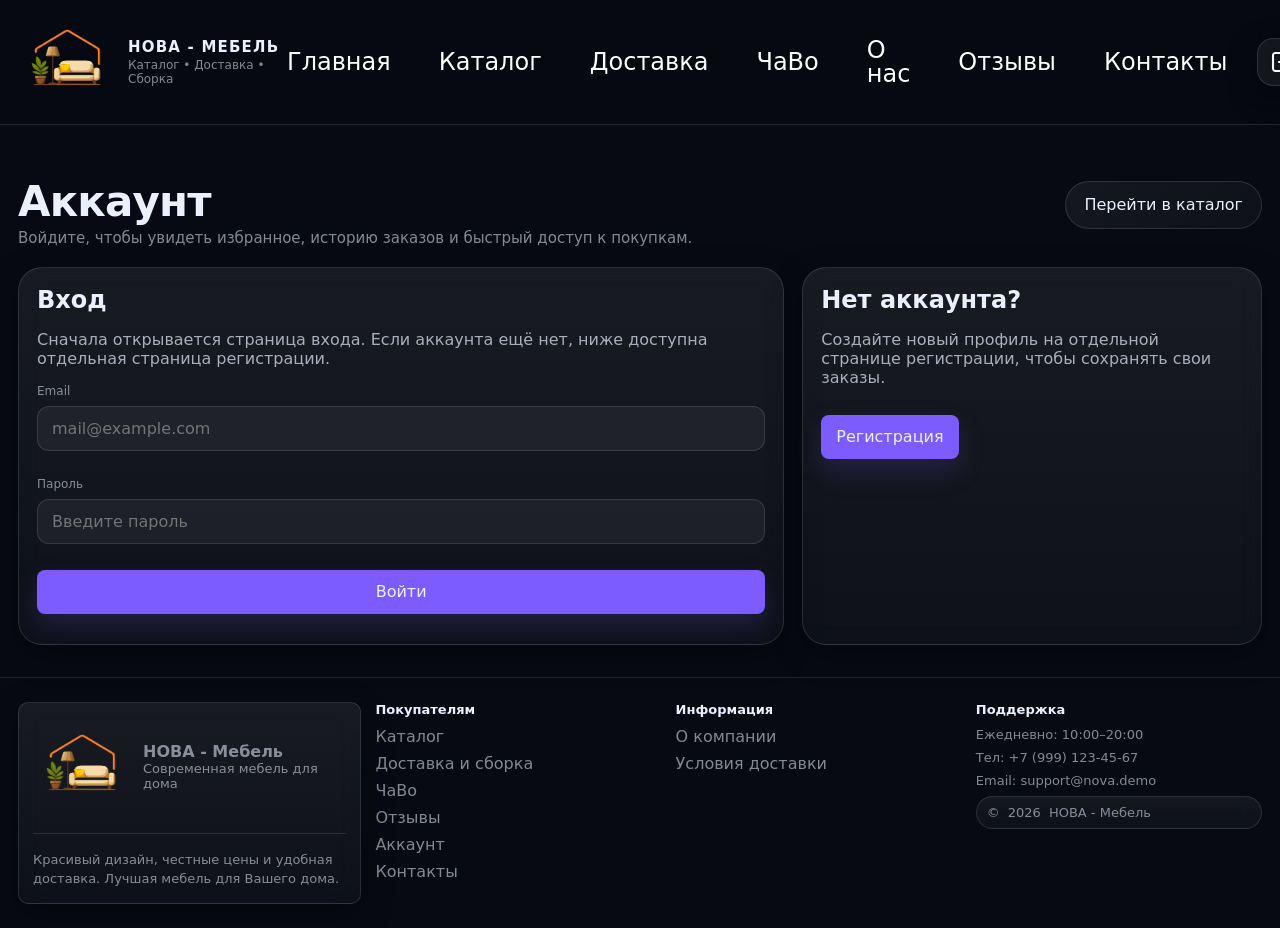
==== account.html @ 97bba47d "Add files via upload" ====
<!doctype html>
<html lang="ru">
<head>
  <meta charset="utf-8" />
  <meta name="viewport" content="width=device-width, initial-scale=1" />
  <title>Аккаунт — НОВА - Мебель</title>
  <link rel="stylesheet" href="css-style.css" />
  <noscript><style>body{visibility:visible!important}</style></noscript>
  <style id="anti-flicker-inline">html:not(.app-ready) body{visibility:hidden}html.app-ready body{visibility:visible}</style>
  <style>html{background:#070A12}</style>
</head>
<body>
<main class="container">
  <section class="section account-page">
    <div id="accountGuest" class="account-auth-view">
      <div class="account-shell">
        <div class="account-topline">
          <div>
            <h2 class="account-title">Аккаунт</h2>
            <p class="account-subtitle">Войдите, чтобы увидеть избранное, историю заказов и быстрый доступ к покупкам.</p>
          </div>
          <a class="btn account-cta" href="catalog.html">Перейти в каталог</a>
        </div>

        <div class="account-login-layout">
          <div class="panel auth-panel auth-panel-main account-hero-panel">
            <div class="account-panel-head">
              <div>
                <h3>Вход</h3>
                <p class="muted">Сначала открывается страница входа. Если аккаунта ещё нет, ниже доступна отдельная страница регистрации.</p>
              </div>
            </div>
            <form id="loginForm" class="form-grid auth-form" style="margin-top:16px">
              <div class="field full">
                <label for="loginEmail">Email</label>
                <input id="loginEmail" type="email" placeholder="mail@example.com" required />
              </div>
              <div class="field full">
                <label for="loginPassword">Пароль</label>
                <input id="loginPassword" type="password" placeholder="Введите пароль" required />
              </div>
              <div class="field full"><button class="btn primary auth-submit" type="submit">Войти</button></div>
            </form>
          </div>

          <div class="panel auth-panel auth-panel-secondary account-side-panel">
            <h3>Нет аккаунта?</h3>
            <p class="muted">Создайте новый профиль на отдельной странице регистрации, чтобы сохранять свои заказы.</p>
            <a class="btn primary auth-submit" href="register.html" style="margin-top:12px">Регистрация</a>
          </div>
        </div>
      </div>
    </div>

    <div id="accountUser" class="hidden account-dashboard-view">
      <div class="account-shell">
        <div class="account-topline">
          <div>
            <h2 class="account-title">Аккаунт</h2>
            <p id="accountMeta" class="account-subtitle">Избранное и последний заказ.</p>
          </div>
          <a class="btn account-cta" href="catalog.html">Добавить товары →</a>
        </div>

        <div class="account-grid">
          <article class="panel account-box account-favorites">
            <div class="account-box-head">
              <h3>Избранное</h3>
            </div>
            <div class="account-empty-card">
              <span id="favoritesText">В избранном пока пусто.</span>
            </div>
          </article>

          <article class="panel account-box account-last-order">
            <div class="account-box-head">
              <h3>Последний заказ</h3>
            </div>
            <div id="lastOrderEmpty" class="account-order-empty hidden">
              <p class="muted">У этого аккаунта пока нет оформленных заказов.</p>
            </div>
            <div id="lastOrderCard" class="account-order-card hidden">
              <div class="account-order-top">
                <div>
                  <div id="lastOrderId" class="account-order-id"></div>
                  <div id="lastOrderDate" class="account-order-date"></div>
                </div>
                <span class="pill small" id="lastOrderPayment">Оплата</span>
              </div>
              <div id="lastOrderItems" class="account-order-items"></div>
              <div class="account-order-total">
                <span>Итого</span>
                <strong id="lastOrderTotal"></strong>
              </div>
              <div class="account-order-actions">
                <a class="btn primary" href="catalog.html">Сделать новый заказ</a>
                <button class="btn danger" id="logoutBtn" type="button">Выйти</button>
              </div>
            </div>
          </article>
        </div>

        <div id="ordersArchiveWrap" class="account-archive-wrap hidden">
          <div class="account-box-head account-archive-head">
            <div>
              <h3>История заказов</h3>
              <p class="muted">Все заказы этого аккаунта.</p>
            </div>
          </div>
          <div id="ordersList" class="order-list account-history-grid"></div>
        </div>
      </div>
    </div>
  </section>
</main>
<script src="js-data.js"></script>
<script src="js-common.js"></script>
<script src="js-page-account.js"></script>
</body>
</html>
---- css-style.css ----
:root{
  --bg0:#070A12;
  --bg1:#0B1020;
  --card:rgba(255,255,255,.06);
  --card2:rgba(255,255,255,.08);
  --text:#EAF0FF;
  --muted:rgba(234,240,255,.70);
  --muted2:rgba(234,240,255,.55);
  --line:rgba(255,255,255,.12);

  --brand:#7C5CFF;
  --brand2:#27E7C4;
  --warn:#FFB020;
  --bad:#FF4D6D;
  --good:#2EE59D;

  --shadow: 0 18px 60px rgba(0,0,0,.45);
  --shadow2: 0 10px 30px rgba(0,0,0,.35);
  --r12: 12px;
  --r16: 16px;
  --r20: 20px;

  --max: 1700px;

  --font: ui-sans-serif, system-ui, -apple-system, "Segoe UI", Roboto, Arial, "Noto Sans", "Helvetica Neue", sans-serif;
}

:root[data-theme='light']{
  --bg0:#f5f7fb;
  --bg1:#e9eef7;
  --card:rgba(255,255,255,.88);
  --card2:rgba(255,255,255,.96);
  --text:#182033;
  --muted:rgba(24,32,51,.72);
  --muted2:rgba(24,32,51,.55);
  --line:rgba(24,32,51,.12);
  --shadow:0 18px 60px rgba(27,39,67,.12);
  --shadow2:0 10px 30px rgba(27,39,67,.10);
}




html:not(.app-ready) body{visibility:hidden}
html.app-ready body{visibility:visible}
.logo-img{
  width:100px;
  height:100px;
  border-radius:1px;
  object-fit:contain;
  display:block;
}


*{box-sizing:border-box}
html{min-height:100%;
  background:
    radial-gradient(1000px 700px at 15% 0%, rgba(124,92,255,.28), transparent 65%),
    radial-gradient(900px 600px at 85% 10%, rgba(39,231,196,.18), transparent 55%),
    radial-gradient(700px 500px at 60% 85%, rgba(255,176,32,.10), transparent 55%),
    linear-gradient(180deg, var(--bg0), var(--bg1));
  background-attachment: scroll;
  background-repeat: no-repeat;
  background-size: cover;
}
body{min-height:100vh}
body{
  margin:0;
  font-family:var(--font);
  color:var(--text);
  min-height:100vh;
  display:flex;
  flex-direction:column;
  background: transparent;
}

a{color:inherit; text-decoration:none}
img{max-width:100%; display:block}
img[loading="lazy"]{content-visibility:auto}
button, input, select, textarea{font:inherit}
::selection{background:rgba(124,92,255,.35)}


.container{width:100%; max-width:var(--max); margin:0 auto; padding:0 18px}
.grid{display:grid; gap:16px}
.row{display:flex; gap:12px; align-items:center}
.spread{display:flex; justify-content:space-between; align-items:center; gap:12px}
.wrap{flex-wrap:wrap}
.hidden{display:none !important}
.muted{color:var(--muted)}
.small{font-size:13px; color:var(--muted2)}
.hr{height:1px; background:var(--line); border:0; margin:16px 0}
.pill{
  display:inline-flex; align-items:center; gap:8px;
  padding:8px 10px; border-radius:999px;
  border:1px solid var(--line);
  background:linear-gradient(180deg, rgba(255,255,255,.06), rgba(255,255,255,.03));
  backdrop-filter: blur(10px);
}
.kbd{
  font-size:12px; color:var(--muted);
  padding:2px 8px; border-radius:8px;
  border:1px solid var(--line);
  background:rgba(0,0,0,.25);
}


.topbar{
  position:sticky; top:0; z-index:50;
  border-bottom:1px solid var(--line);
  background:color-mix(in srgb, var(--bg0) 78%, transparent);
  backdrop-filter: blur(14px);
}
.nav{
  padding:12px 0;
  display:flex; align-items:center; justify-content:space-between;
  gap:14px;
}
.brand{
  display:flex; align-items:center; gap:10px; min-width:240px;
}
.logo{
  width:40px; height:40px; border-radius:14px;
  background:
    radial-gradient(12px 12px at 35% 35%, rgba(255,255,255,.65), transparent 60%),
    linear-gradient(135deg, var(--brand), var(--brand2));
  box-shadow: 0 10px 30px rgba(124,92,255,.28);
}
.brand h1{
  font-size:14px; margin:0; letter-spacing:.5px;
}
.brand span{display:block; font-size:12px; color:var(--muted2); margin-top:2px}
.navlinks{display:flex; align-items:center; gap:18px}
.navlinks a{
  padding:15px 15px;
  border-radius:14px;
  color:#fff;
  font-size:1.5rem;
  line-height:1;
  transition:.15s ease;
}
.navlinks a:hover{background:rgba(255,255,255,.08); color:#fff}
.navlinks a.active{
  background:rgba(124,92,255,.20);
  border:1px solid rgba(124,92,255,.30);
  color:#fff;
}
.actions{display:flex; align-items:center; gap:10px}
.iconbtn{
  position:relative;
  width:46px; height:46px;
  border-radius:16px;
  border:1px solid var(--line);
  background:var(--card);
  backdrop-filter: blur(10px);
  box-shadow: var(--shadow2);
  cursor:pointer;
  transition:.15s ease;

  display:inline-flex;
  align-items:center;
  justify-content:center;
  font-size:18px;
  line-height:1;
  padding:0;
  overflow:hidden;
  user-select:none;
  -webkit-tap-highlight-color: transparent;
}
.iconbtn:hover{transform: translateY(-1px); border-color: rgba(255,255,255,.18)}
.badge{

  position:absolute; top:4px; right:4px;
  min-width:18px; height:18px; padding:0 5px;
  display:flex; align-items:center; justify-content:center;
  border-radius:999px;
  font-size:11px;
  background:linear-gradient(135deg, var(--brand), var(--brand2));
  box-shadow: 0 12px 25px rgba(0,0,0,.35);
  pointer-events:none;
}
.search{
  flex:1;
  display:flex; align-items:center; gap:10px;
  padding:10px 12px;
  border-radius:16px;
  border:1px solid var(--line);
  background:var(--card);
}
.search input{
  width:100%;
  border:0; outline:none;
  background:transparent;
  color:var(--text);
}
.search .hint{display:none}

.burger{display:none}


.hero{
  margin:22px 0 10px;
  border-radius: 26px;
  overflow:hidden;
  border:1px solid var(--line);
  background:
    linear-gradient(180deg, rgba(255,255,255,.05), rgba(255,255,255,.025));
  box-shadow: var(--shadow);
  position:relative;
}
.hero-inner{
  padding:26px;
  display:grid;
  grid-template-columns: 1.2fr .8fr;
  gap:18px;
  align-items:stretch;
}
.hero h2{
  margin:0 0 10px;
  font-size:42px;
  letter-spacing:-.6px;
  line-height:1.05;
}
.hero p{
  margin:0 0 14px;
  color:var(--muted);
  font-size:15px;
  max-width:58ch;
}
.cta{
  display:flex; gap:10px; flex-wrap:wrap;
  margin-top:14px;
}
.btn{
  border:0; cursor:pointer;
  padding:12px 14px;
  border-radius:8px;
  color:var(--text);
  background:var(--card2);
  border:1px solid var(--line);
  transition:.15s ease;

  display:inline-flex;
  align-items:center;
  justify-content:center;
  gap:8px;
  line-height:1.1;
  text-align:center;
}
.btn:hover{transform:translateY(-1px); border-color:rgba(255,255,255,.22)}
.btn.primary{
  background:var(--brand);
  border:1px solid rgba(124,92,255,.35);
  box-shadow: 0 12px 28px rgba(124,92,255,.18);
}
.btn.ghost{
  background:transparent;
}
.hero-card{
  border-radius:22px;
  border:1px solid var(--line);
  background: rgba(0,0,0,.18);
  backdrop-filter: blur(12px);
  overflow:hidden;
  position:relative;
  display:flex; flex-direction:column;
}
.hero-card .img{
  height:180px;
  background:
    url("assets/img/hero.jpg") center/cover no-repeat,
    radial-gradient(240px 180px at 30% 30%, rgba(124,92,255,.25), transparent 60%),
    linear-gradient(135deg, rgba(255,255,255,.08), rgba(255,255,255,.02));
}
.hero-card .content{
  padding:14px;
}
.hero-card h3{margin:0 0 8px; font-size:16px}
.hero-stats{
  display:grid;
  grid-template-columns: repeat(3, 1fr);
  gap:10px;
  margin-top:10px;
}
.stat{
  padding:10px;
  border-radius:16px;
  border:1px solid var(--line);
  background:rgba(255,255,255,.05);
}
.stat b{display:block; font-size:14px}
.stat span{font-size:12px; color:var(--muted2)}


.section{
  margin:26px 0;
}
.section-head{
  display:flex; align-items:flex-end; justify-content:space-between; gap:16px;
  margin-bottom:12px;
}
.section-head h3{
  margin:0;
  font-size:18px;
  letter-spacing:.2px;
}
.section-head p{margin:0; color:var(--muted2); font-size:13px}

.cards{
  display:grid;
  grid-template-columns: repeat(4, 1fr);
  gap:14px;
}
.card{
  border-radius:8px;
  border:1px solid var(--line);
  background:linear-gradient(180deg, rgba(255,255,255,.07), rgba(255,255,255,.03));
  backdrop-filter: blur(12px);
  box-shadow: var(--shadow2);
  overflow:hidden;
  transition:.18s ease;
}
.card:hover{transform: translateY(-2px); border-color: rgba(255,255,255,.18)}
.card .thumb{
  height:370px;
  background-image: var(--thumb, url("assets/img/logo.png"));
  background-position: center;
  background-size: cover;
  background-repeat: no-repeat;
}
.card .body{padding:12px 12px 14px}
.card .title{font-size:14px; margin:0 0 6px}
.price{
  display:flex; align-items:baseline; gap:8px;
}
.price b{font-size:16px}
.price s{font-size:12px; color:rgba(234,240,255,.45)}
.tags{display:flex; gap:8px; flex-wrap:wrap; margin-top:10px}
.tag{
  font-size:12px;
  padding:6px 8px;
  border-radius:999px;
  border:1px solid var(--line);
  background:rgba(255,255,255,.05);
  color:var(--muted);
}
.card .actions{
  margin-top:12px;
  display:flex; gap:10px;
}
.card .actions .btn{padding:10px 12px; border-radius:12px}
.btn.small{padding:8px 10px; border-radius:8px; font-size:13px}
.btn.danger{
  background:rgba(255,77,109,.14);
  border:1px solid rgba(255,77,109,.25);
}


.catalog-layout{
  display:grid;
  grid-template-columns: 450px 1fr;
  gap:16px;
}
.panel{
  border-radius:22px;
  border:1px solid var(--line);
  background:linear-gradient(180deg, rgba(255,255,255,.07), rgba(255,255,255,.03));
  backdrop-filter: blur(12px);
  box-shadow: var(--shadow2);
  padding:12px;
}
.panel h4{margin:0 0 10px; font-size:14px}
.field{display:flex; flex-direction:column; gap:8px; margin-bottom:12px}
.field label{font-size:12px; color:var(--muted2)}
.field input, .field select{
  padding:10px 12px;
  border-radius:14px;
  border:1px solid var(--line);
  background:rgba(0,0,0,.25);
  color:var(--text);
  outline:none;
}
.checkbox{
  display:flex; align-items:center; gap:10px;
  padding:10px 12px;
  border-radius:14px;
  border:1px solid rgba(255,255,255,.10);
  background:rgba(255,255,255,.04);
}
.checkbox input{width:16px; height:16px}

.toolbar{
  display:flex; justify-content:space-between; align-items:center; gap:12px;
  margin-bottom:10px;
}
.toolbar .count{font-size:13px; color:var(--muted)}
.toolbar .right{display:flex; gap:10px; align-items:center}

.pagination{
  display:flex; gap:10px; justify-content:center; margin-top:16px;
}
.pagebtn{
  padding:10px 12px;
  border-radius:14px;
  border:1px solid rgba(255, 255, 255, 0.192);
  background:rgba(255, 255, 255, 0.342);
  cursor:pointer;
}
.pagebtn.active{
  background:rgba(124,92,255,.18);
  border-color:rgba(124,92,255,.28);
  color:#fff;
}


.product{
  display:grid;
  grid-template-columns: 1fr 1fr;
  gap:16px;
}
.gallery{
  border-radius:8px;
  overflow:hidden;
  border:1px solid var(--line);
  background:
    radial-gradient(320px 260px at 30% 30%, rgba(124,92,255,.20), transparent 60%),
    radial-gradient(280px 240px at 75% 20%, rgba(39,231,196,.14), transparent 55%),
    url("assets/img/placeholder.jpg") center/cover no-repeat;
  min-height:890px;
  box-shadow: var(--shadow2);
}
.product .info{
  border-radius:26px;
  border:1px solid var(--line);
  background:linear-gradient(180deg, rgba(255,255,255,.07), rgba(255,255,255,.03));
  backdrop-filter: blur(12px);
  box-shadow: var(--shadow2);
  padding:16px;
}
.product h2{margin:0 0 6px; font-size:28px; letter-spacing:-.4px}
.product .meta{display:flex; gap:10px; flex-wrap:wrap; margin:8px 0 12px}
.meta .pill{padding:7px 10px}
.buybox{
  display:grid;
  grid-template-columns: 1fr 1fr;
  gap:10px;
  margin-top:12px;
}
.qty{
  display:flex; gap:8px; align-items:center;
  padding:10px 12px;
  border-radius:16px;
  border:1px solid var(--line);
  background:rgba(0,0,0,.20);
}
.qty button{
  width:36px; height:36px; border-radius:12px;
  border:1px solid var(--line);
  background:rgba(255,255,255,.05);
  color:var(--text);
  cursor:pointer;
}
.qty input{
  width:100%;
  border:0; outline:none;
  background:transparent;
  color:var(--text);
  text-align:center;
}


.table{
  width:100%;
  border-collapse:separate;
  border-spacing:0 10px;
}
.tr{
  border-radius:18px;
  background:rgba(255,255,255,.05);
  border:1px solid var(--line);
}
.td{
  padding:12px;
  border-top:1px solid rgba(255,255,255,.12);
  border-bottom:1px solid rgba(255,255,255,.12);
}
.td:first-child{border-left:1px solid rgba(255,255,255,.12); border-radius:18px 0 0 18px}
.td:last-child{border-right:1px solid rgba(255,255,255,.12); border-radius:0 18px 18px 0}
.cart-item{
  display:flex; align-items:center; gap:12px;
}
.miniimg{
  width:60px; height:60px;
  border-radius:16px;
  border:1px solid var(--line);
  background:
    radial-gradient(90px 70px at 30% 30%, rgba(124,92,255,.18), transparent 60%),
    radial-gradient(90px 70px at 70% 20%, rgba(39,231,196,.12), transparent 55%),
    url("assets/img/placeholder.jpg") center/cover no-repeat;
}
.summary{
  border-radius:22px;
  border:1px solid var(--line);
  background:linear-gradient(180deg, rgba(255,255,255,.07), rgba(255,255,255,.03));
  backdrop-filter: blur(12px);
  box-shadow: var(--shadow2);
  padding:14px;
}


.summary .btn{
  width:100%;
  padding:12px 12px;
}
.summary .btn + .btn{ margin-top:10px; }
.summary h4{margin:0 0 12px}
.line{
  display:flex; justify-content:space-between; gap:12px;
  padding:8px 0;
  color:var(--muted);
}
.line.total{color:var(--text); font-weight:700; font-size:16px}
.two{
  display:grid;
  grid-template-columns: 1fr 360px;
  gap:16px;
}


.tabs{display:flex; gap:10px; flex-wrap:wrap; margin:10px 0}
.tab{
  cursor:pointer;
  padding:10px 12px;
  border-radius:14px;
  border:1px solid var(--line);
  background:rgba(255,255,255,.05);
  color:var(--muted);
}
.tab.active{
  background:rgba(124,92,255,.16);
  border-color:rgba(124,92,255,.28);
  color:var(--text);
}
.notice{
  padding:12px 14px;
  border-radius:18px;
  border:1px solid var(--line);
  background:rgba(0,0,0,.20);
  color:var(--muted);
}
.success{
  border-color:rgba(46,229,157,.28);
  background:rgba(46,229,157,.10);
  color:rgba(234,240,255,.85);
}


.footer{
  margin-top:auto;
  padding:24px 0;
  border-top:1px solid rgba(255,255,255,.10);
  color:var(--muted2);
}
.footer-grid{
  display:grid;
  grid-template-columns: 1.2fr 1fr 1fr 1fr;
  gap:14px;
}
.footer a{color:var(--muted2)}
.footer a:hover{color:var(--text)}
.footer h4{margin:0 0 10px; font-size:13px; color:var(--text)}
.footer p{margin:0; font-size:13px; line-height:1.5}


.modal-backdrop{
  position:fixed; inset:0;
  background:rgba(0,0,0,.55);
  display:none;
  align-items:center; justify-content:center;
  padding:18px;
  z-index:80;
}
.modal{
  width:min(720px, 100%);
  border-radius:26px;
  border:1px solid var(--line);
  background:var(--card);
  backdrop-filter: blur(14px);
  box-shadow: var(--shadow);
  padding:14px;
}
.modal-head{display:flex; align-items:center; justify-content:space-between; gap:12px}
.modal-head h3{margin:0; font-size:16px}
.modal-close{
  width:44px; height:44px;
  border-radius:16px;
  border:1px solid var(--line);
  background:rgba(0,0,0,.20);
  cursor:pointer;
  color:var(--text);
}
.modal-body{padding:10px 0}


.pay-box{display:grid; gap:18px}
.pay-summary{
  padding:16px 18px;
  border-radius:22px;
  border:1px solid var(--line);
  background:linear-gradient(180deg, rgba(255,255,255,.08), rgba(255,255,255,.035));
  box-shadow:var(--shadow2);
}
.pay-form{display:grid; gap:16px}
.pay-methods{
  display:grid;
  grid-template-columns:1fr 1fr;
  gap:10px;
  padding:8px;
  border-radius:22px;
  border:1px solid var(--line);
  background:rgba(255,255,255,.04);
}
.pay-method{
  position:relative;
  display:flex;
  flex-direction:column;
  align-items:flex-start;
  gap:4px;
  min-height:74px;
  padding:14px 16px;
  border-radius:18px;
  border:1px solid transparent;
  background:transparent;
  color:var(--muted);
  cursor:pointer;
  transition:.18s ease;
}
.pay-method:hover{transform:translateY(-1px); color:var(--text); background:rgba(255,255,255,.04)}
.pay-method.active{
  background:linear-gradient(135deg, rgba(124,92,255,.24), rgba(39,231,196,.16));
  border-color:rgba(124,92,255,.32);
  color:var(--text);
  box-shadow:0 14px 28px rgba(10,18,35,.22);
}
.pay-method-title{font-size:15px; font-weight:800; line-height:1.1}
.pay-method .small{font-size:12px; line-height:1.35; color:inherit; opacity:.9}
.pay-fields{padding:2px 0}
.pay-actions{display:flex; justify-content:flex-end; gap:10px; flex-wrap:wrap}
.pay-fields select,
.pay-fields option{color:var(--text); background:#10182b}
.pay-fields select{font-weight:600}
.pay-fields select:focus{border-color:rgba(124,92,255,.38); box-shadow:0 0 0 3px rgba(124,92,255,.14)}



@media (max-width: 1100px){
  .cards{grid-template-columns: repeat(3, 1fr)}
  .catalog-layout{grid-template-columns: 1fr}
  .two{grid-template-columns: 1fr}
  .reviews-grid{grid-template-columns:1fr 1fr}
}
@media (max-width: 860px){
  .hero-inner{grid-template-columns:1fr; padding:18px}
  .hero h2{font-size:34px}
  .product{grid-template-columns:1fr}
  .footer-grid{grid-template-columns:1fr 1fr}
  .brand{min-width:auto}
  .navlinks{display:none}
  .burger{display:inline-flex}
  .search .hint{display:inline}
  .search{display:none}
}
@media (max-width: 520px){
  .cards{grid-template-columns:1fr}
  .footer-grid{grid-template-columns:1fr}
  .reviews-grid{grid-template-columns:1fr}
  .review-form{grid-template-columns:1fr}
}


main{flex:1}



.faq-wrap{max-width: 980px; margin:0 auto}
.faq-item{
  border:1px solid var(--line);
  background:rgba(255,255,255,.05);
  border-radius:18px;
  overflow:hidden;
}
.faq-item + .faq-item{margin-top:10px}
.faq-item summary{
  cursor:pointer;
  list-style:none;
  padding:14px 16px;
  display:flex;
  align-items:center;
  justify-content:space-between;
  gap:12px;
  user-select:none;
}
.faq-item summary::-webkit-details-marker{display:none}
.faq-item summary b{font-size:14px}
.faq-item .faq-a{
  padding:0 16px 14px;
  color:var(--muted);
  line-height:1.55;
}
.faq-item[open]{
  background:linear-gradient(180deg, rgba(255,255,255,.06), rgba(255,255,255,.03));
  box-shadow: var(--shadow2);
}
.faq-chevron{
  width:34px; height:34px;
  display:inline-flex;
  align-items:center; justify-content:center;
  border-radius:12px;
  border:1px solid var(--line);
  background:rgba(0,0,0,.18);
  flex:0 0 auto;
  transition: transform .15s ease;
}
.faq-item[open] .faq-chevron{transform: rotate(180deg)}


.reviews-grid{
  display:grid;
  grid-template-columns:repeat(3,1fr);
  gap:14px;
}
.review-card{
  padding:18px;
  border-radius:18px;
  border:1px solid var(--line);
  background:linear-gradient(180deg, rgba(255,255,255,.08), rgba(255,255,255,.04));
  box-shadow: var(--shadow2);
}
.review-card .stars{font-size:18px; letter-spacing:2px; margin-bottom:10px}
.review-card .author{font-weight:700; margin-top:12px}
.review-card .meta{font-size:12px; color:var(--muted2); margin-top:4px}
.review-form{
  display:grid;
  grid-template-columns:repeat(2,minmax(0,1fr));
  gap:14px;
}
.review-form .field:last-child,
.review-form .field.full{grid-column:1/-1}
.review-form textarea{
  min-height:130px;
  padding:12px 14px;
  border-radius:14px;
  border:1px solid var(--line);
  background:rgba(0,0,0,.25);
  color:var(--text);
  outline:none;
  resize:vertical;
}
.review-note{
  margin-top:10px;
  color:var(--muted2);
  font-size:12px;
}


.review-form textarea{padding:10px 12px;border-radius:14px;border:1px solid var(--line);background:rgba(0,0,0,.25);color:var(--text);outline:none;resize:vertical;min-height:120px;width:100%}
.review-form{display:grid;grid-template-columns:1fr 1fr;gap:12px}
.reviews-grid{display:grid;grid-template-columns:repeat(3,1fr);gap:14px}
.review-card{padding:18px;border-radius:18px;border:1px solid var(--line);background:linear-gradient(180deg, rgba(255,255,255,.07), rgba(255,255,255,.03));box-shadow:var(--shadow2)}
.stars{margin-bottom:10px;font-size:20px;color:#ffd166}
.miniimg{background-position:center;background-size:cover;background-repeat:no-repeat}


.accountbtn,.cartbtn{display:inline-flex;align-items:center;justify-content:center;padding:0;color:#fff}
.stock-note{margin-top:10px; font-size:13px; color:var(--muted)}

.iconbtn-only{
  width:48px;
  height:48px;
  border-radius:16px;
}
.navicon{
  display:inline-flex;
  align-items:center;
  justify-content:center;
  width:24px;
  height:24px;
  color:currentColor;
}
.navicon svg{
  width:24px;
  height:24px;
  display:block;
}
.status-dot{display:none !important}
.stock-note.out{color:#ffd1d8}
.form-grid{display:grid; grid-template-columns:1fr 1fr; gap:14px}
.field{display:flex; flex-direction:column; gap:8px}
.field.full{grid-column:1/-1}
.field input,.field select,.field textarea{
  width:100%; padding:12px 14px; border-radius:12px; border:1px solid var(--line); background:rgba(255,255,255,.05); color:var(--text); outline:none;
}
.field textarea{min-height:120px; resize:vertical}
.auth-grid{display:grid; grid-template-columns:1fr 1fr; gap:18px}
.order-card{padding:16px; border-radius:16px; border:1px solid var(--line); background:rgba(255,255,255,.04)}
.order-list{display:grid; gap:14px}
.order-items{display:grid; gap:8px; margin-top:10px}
.order-item{display:flex; justify-content:space-between; gap:12px; padding:10px 0; border-top:1px solid rgba(255,255,255,.08)}
.notice-grid{display:grid; gap:10px}
@media (max-width: 900px){
  .auth-grid,.form-grid{grid-template-columns:1fr}
  .accountbtn,.cartbtn{min-width:unset; padding:0 12px}
}



.theme-switch{
  position:relative;
  display:grid;
  grid-template-columns:1fr 1fr;
  align-items:center;
  width:68px;
  height:34px;
  padding:3px;
  border-radius:999px;
  border:1px solid var(--line);
  background:rgba(255,255,255,.05);
  box-shadow:var(--shadow2);
  overflow:hidden;
  isolation:isolate;
  backdrop-filter: blur(10px);
}
.theme-switch-track{
  position:absolute;
  inset:3px auto 3px 3px;
  width:28px;
  border-radius:999px;
  background:rgba(255,255,255,.92);
  box-shadow:0 6px 16px rgba(7,10,18,.22);
  transition:transform .24s ease, background .2s ease;
  z-index:0;
}
.theme-switch[data-active="system"] .theme-switch-track{transform:translateX(34px)}
.theme-option{
  position:relative;
  z-index:1;
  display:flex;
  align-items:center;
  justify-content:center;
  width:100%;
  height:100%;
  border:0;
  background:transparent;
  color:rgba(234,240,255,.68);
  cursor:pointer;
  padding:0;
  border-radius:999px;
  transition:transform .18s ease, color .2s ease, opacity .2s ease;
}
.theme-option:hover{transform:translateY(-1px)}
.theme-option-icon,
.theme-option svg{
  width:14px;
  height:14px;
  display:block;
}
.theme-option.active{color:#111a2b}
.theme-switch[data-active="system"] .theme-option:not(.active),
.theme-switch[data-active="light"] .theme-option:not(.active){color:rgba(234,240,255,.55)}
.catalog-layout{display:grid; grid-template-columns:320px 1fr; gap:18px; align-items:start}
.filter-card{position:sticky; top:92px; padding:18px; border-radius:18px}
.filter-title{margin:0 0 14px; font-size:24px}
.filter-grid{display:grid; gap:12px}
.filter-grid label{display:grid; gap:6px; font-size:14px; color:var(--muted)}
.filter-grid input,
.filter-grid select{width:100%; padding:12px 14px; border-radius:12px; border:1px solid var(--line); background:var(--card2); color:var(--text); outline:none}
.filter-grid select{font-weight:600; -webkit-appearance:none; appearance:none}
.filter-grid select,
.filter-grid select option{color:var(--text); background:#10182b}
.filter-grid select:focus{border-color:rgba(124,92,255,.38); box-shadow:0 0 0 3px rgba(124,92,255,.14)}
.filter-row{display:grid; grid-template-columns:1fr 1fr; gap:10px}
.filter-check{display:flex; align-items:center; gap:10px; color:var(--text); padding:8px 0}
.filter-check input{width:18px; height:18px}
.filter-actions{display:flex; gap:10px; flex-wrap:wrap; margin-top:4px}
.catalog-main{min-width:0}
.filter-toggle{display:none; min-width:150px}
.filter-backdrop{display:none}
@media (max-width: 860px){
  .catalog-layout{grid-template-columns:1fr}
  .filter-toggle{display:inline-flex; width:auto}
  .filter-backdrop{display:block; position:fixed; inset:0; background:rgba(7,10,18,.52); opacity:0; pointer-events:none; transition:opacity .2s ease; z-index:55}
  body.filters-open .filter-backdrop{opacity:1; pointer-events:auto}
  .filter-card{
    position:fixed; left:12px; right:12px; top:auto; bottom:12px; z-index:60;
    max-height:78vh; overflow:auto; transform:translateY(calc(100% + 20px));
    transition:transform .24s ease; box-shadow:var(--shadow);
  }
  body.filters-open .filter-card{transform:translateY(0)}
}

.toolbar{display:flex; justify-content:space-between; gap:12px; align-items:center; margin-bottom:16px; flex-wrap:wrap}
.toolbar .right{display:flex; gap:10px; flex-wrap:wrap}
.count{color:var(--muted)}
.pagebtn{min-width:42px; height:42px; border-radius:12px; border:1px solid var(--line); background:var(--card); color:var(--text); cursor:pointer}
.pagebtn.active{background:rgba(124,92,255,.2); border-color:rgba(124,92,255,.4)}
.pagination{display:flex; gap:8px; flex-wrap:wrap; margin-top:20px}
.stock-note{margin-top:12px; color:var(--good); font-weight:600}
.stock-note.out{color:var(--bad)}

html[data-theme='light']{
  background:
    radial-gradient(1000px 700px at 15% 0%, rgba(124,92,255,.10), transparent 65%),
    radial-gradient(900px 600px at 85% 10%, rgba(39,231,196,.08), transparent 55%),
    radial-gradient(700px 500px at 60% 85%, rgba(255,176,32,.05), transparent 55%),
    linear-gradient(180deg, #fbfcff, #eef3fb);
}
:root[data-theme='light'] body{color:#182033}
:root[data-theme='light'] .topbar{
  background:rgba(255,255,255,.92);
  border-bottom:1px solid rgba(24,32,51,.10);
  backdrop-filter: blur(14px);
}
:root[data-theme='light'] .topbar,
:root[data-theme='light'] .topbar *{text-shadow:none}
:root[data-theme='light'] .brand span,
:root[data-theme='light'] .small,
:root[data-theme='light'] .muted,
:root[data-theme='light'] .section-head p,
:root[data-theme='light'] .footer,
:root[data-theme='light'] .footer a,
:root[data-theme='light'] .line,
:root[data-theme='light'] .review-card .meta,
:root[data-theme='light'] .field label{color:rgba(24,32,51,.78)}
:root[data-theme='light'] .hero,
:root[data-theme='light'] .hero-card,
:root[data-theme='light'] .panel,
:root[data-theme='light'] .card,
:root[data-theme='light'] .review-card,
:root[data-theme='light'] .order-card,
:root[data-theme='light'] .summary,
:root[data-theme='light'] .product .info,
:root[data-theme='light'] .faq-item,
:root[data-theme='light'] .notice,
:root[data-theme='light'] .auth-panel,
:root[data-theme='light'] .auth-panel-secondary,
:root[data-theme='light'] .tr,
:root[data-theme='light'] .search,
:root[data-theme='light'] .pagebtn,
:root[data-theme='light'] .qty,
:root[data-theme='light'] .theme-switch,
:root[data-theme='light'] .iconbtn{
  background:rgba(255,255,255,.97);
  border-color:rgba(24,32,51,.12);
  color:#182033;
}
:root[data-theme='light'] .hero p,
:root[data-theme='light'] .notice,
:root[data-theme='light'] .faq-item .faq-a,
:root[data-theme='light'] .tag,
:root[data-theme='light'] .stock-note,
:root[data-theme='light'] .toolbar .count,
:root[data-theme='light'] .review-note,
:root[data-theme='light'] .line{color:rgba(24,32,51,.82)}
:root[data-theme='light'] .navlinks a{color:#182033}
:root[data-theme='light'] .navlinks a:hover,
:root[data-theme='light'] .navlinks a.active{color:#fff; background:#5f6fff; border-color:#5f6fff}
:root[data-theme='light'] .accountbtn,
:root[data-theme='light'] .cartbtn{color:#182033; background:rgba(255,255,255,.98)}
:root[data-theme='light'] .status-dot{border-color:#ffffff}
:root[data-theme='light'] .accountbtn-label,
:root[data-theme='light'] .cartbtn-label,
:root[data-theme='light'] #accountBadge{color:#182033}
:root[data-theme='light'] .btn{background:#ffffff; color:#182033; border-color:rgba(24,32,51,.14)}
:root[data-theme='light'] .btn.primary{background:#5f6fff; color:#fff; border-color:#5f6fff}
:root[data-theme='light'] .btn.ghost{background:rgba(255,255,255,.86); color:#182033}
:root[data-theme='light'] .btn.danger{background:#fff1f4; color:#b4233f; border-color:rgba(180,35,63,.18)}
:root[data-theme='light'] .pagebtn.active{background:#5f6fff; border-color:#5f6fff; color:#fff}
:root[data-theme='light'] .badge{color:#fff}
:root[data-theme='light'] .field input,
:root[data-theme='light'] .field select,
:root[data-theme='light'] .field textarea,
:root[data-theme='light'] .review-form input,
:root[data-theme='light'] .review-form textarea,
:root[data-theme='light'] .filter-grid input,
:root[data-theme='light'] .filter-grid select,
:root[data-theme='light'] .search input,
:root[data-theme='light'] .qty input{
  background:#fff;
  color:#182033;
  border-color:rgba(24,32,51,.16);
}
:root[data-theme='light'] .field input::placeholder,
:root[data-theme='light'] .field textarea::placeholder,
:root[data-theme='light'] .search input::placeholder,
:root[data-theme='light'] .review-form textarea::placeholder,
:root[data-theme='light'] .review-form input::placeholder{color:rgba(24,32,51,.48)}
:root[data-theme='light'] .checkbox,
:root[data-theme='light'] .tab,
:root[data-theme='light'] .pill,
:root[data-theme='light'] .tag,
:root[data-theme='light'] .stat,
:root[data-theme='light'] .faq-chevron,
:root[data-theme='light'] .qty button,
:root[data-theme='light'] .modal-close{background:#fff; color:#182033; border-color:rgba(24,32,51,.12)}
:root[data-theme='light'] .tab.active{background:#e8ebff; color:#26324d; border-color:#b7c0ff}

:root[data-theme='light'] .pay-summary,
:root[data-theme='light'] .pay-methods{background:#ffffff; border-color:rgba(24,32,51,.12)}
:root[data-theme='light'] .pay-method{color:#516079}
:root[data-theme='light'] .pay-method:hover{background:#f4f7fc; color:#182033}
:root[data-theme='light'] .pay-method.active{
  background:linear-gradient(135deg, #5f6fff, #6fdac8);
  border-color:transparent;
  color:#fff;
  box-shadow:0 16px 30px rgba(95,111,255,.24);
}
:root[data-theme='light'] .pay-fields select,
:root[data-theme='light'] .pay-fields option,
:root[data-theme='light'] .filter-grid select,
:root[data-theme='light'] .filter-grid select option{
  background:#ffffff;
  color:#182033;
}
:root[data-theme='light'] .gallery,
:root[data-theme='light'] .miniimg{background-color:#eef3fb}
:root[data-theme='light'] .price s{color:rgba(24,32,51,.66)}

:root[data-theme='light'] .footer h4,
:root[data-theme='light'] .card .title,
:root[data-theme='light'] .hero h2,
:root[data-theme='light'] .product h2,
:root[data-theme='light'] .section-head h3,
:root[data-theme='light'] .price b,
:root[data-theme='light'] .line.total,
:root[data-theme='light'] .author{color:#182033}


.account-page{padding-top:12px}
.account-shell{
  position:relative;
  padding:18px 0 6px;
}
.account-topline{
  display:flex;
  justify-content:space-between;
  align-items:flex-start;
  gap:18px;
  margin-bottom:20px;
}
.account-title{
  margin:0 0 6px;
  font-size:42px;
  line-height:1;
  letter-spacing:-0.02em;
}
.account-subtitle{
  margin:0;
  color:var(--muted2);
  font-size:15px;
}
.account-cta{
  min-width:190px;
  border-radius:999px;
  padding:14px 18px;
  background:linear-gradient(135deg, rgba(255,255,255,.06), rgba(255,255,255,.03));
}
.account-grid{
  display:grid;
  grid-template-columns:1.05fr 1fr;
  gap:18px;
  align-items:stretch;
}
.account-box{
  min-height:250px;
  padding:14px;
  border-radius:24px;
}
.account-box-head{margin-bottom:12px}
.account-box-head h3{
  margin:0;
  font-size:22px;
}
.account-empty-card{
  min-height:60px;
  display:flex;
  align-items:center;
  padding:0 16px;
  border:1px solid rgba(255,255,255,.08);
  border-radius:18px;
  background:rgba(5,10,20,.28);
  color:var(--muted);
}
.account-order-card{
  display:flex;
  flex-direction:column;
  gap:12px;
}
.account-order-top{
  display:flex;
  justify-content:space-between;
  align-items:flex-start;
  gap:12px;
  padding:4px 2px 10px;
  border-bottom:1px solid rgba(255,255,255,.08);
}
.account-order-id{
  font-size:28px;
  font-weight:800;
  letter-spacing:-0.03em;
}
.account-order-date{
  margin-top:6px;
  color:var(--muted2);
  font-size:14px;
}
.account-order-items{
  display:grid;
  gap:10px;
}
.account-order-line{
  color:var(--muted);
  font-size:15px;
  padding-bottom:10px;
  border-bottom:1px solid rgba(255,255,255,.08);
}
.account-order-total{
  display:flex;
  justify-content:space-between;
  align-items:center;
  gap:12px;
  font-size:18px;
}
.account-order-total strong{font-size:30px}
.account-order-actions{
  display:flex;
  gap:12px;
  flex-wrap:wrap;
}
.account-archive-wrap{
  margin-top:18px;
}
.account-history-grid{
  grid-template-columns:repeat(2,minmax(0,1fr));
}
.account-history-card{
  border-radius:22px;
  background:linear-gradient(180deg, rgba(255,255,255,.06), rgba(255,255,255,.03));
}
.account-login-layout{
  display:grid;
  grid-template-columns:1.25fr .75fr;
  gap:18px;
}
.account-hero-panel,
.account-side-panel{
  border-radius:24px;
  padding:18px;
}
.account-panel-head h3,
.account-side-panel h3{margin:0 0 8px; font-size:24px}
.account-dashboard-view .panel,
.account-auth-view .panel{
  background:linear-gradient(180deg, rgba(255,255,255,.07), rgba(255,255,255,.03));
}

:root[data-theme='light'] .account-title,
:root[data-theme='light'] .account-box-head h3,
:root[data-theme='light'] .account-panel-head h3,
:root[data-theme='light'] .account-side-panel h3,
:root[data-theme='light'] .account-order-id,
:root[data-theme='light'] .account-order-total strong{
  color:#101a2f;
}
:root[data-theme='light'] .account-empty-card,
:root[data-theme='light'] .account-order-line{
  color:#33415f;
}
:root[data-theme='light'] .account-empty-card{
  background:#ffffff;
  border-color:rgba(24,32,51,.1);
}
:root[data-theme='light'] .account-cta{
  background:#ffffff;
  color:#182033;
  border-color:rgba(24,32,51,.12);
}

@media (max-width: 980px){
  .account-grid,
  .account-login-layout,
  .account-history-grid{grid-template-columns:1fr}
  .account-topline{flex-direction:column; align-items:flex-start}
  .account-title{font-size:34px}
  .account-order-id{font-size:24px}
  .account-order-total strong{font-size:24px}
}


.sbp-qr-box{display:grid; gap:14px}
.sbp-qr-wrap{
  display:flex; align-items:center; justify-content:center;
  padding:14px; border-radius:22px; border:1px solid var(--line);
  background:rgba(255,255,255,.05);
}
.sbp-qr-image{
  width:min(100%, 280px); height:auto; display:block;
  border-radius:18px; background:#fff;
}
.sbp-qr-note{line-height:1.6}
:root[data-theme='light'] .sbp-qr-wrap{background:#fff; border-color:rgba(24,32,51,.12)}


:root[data-theme='light'] .theme-switch{
  background:#ffffff;
  border-color:rgba(24,32,51,.12);
  box-shadow:0 10px 24px rgba(27,39,67,.12);
}
:root[data-theme='light'] .theme-switch-track{
  background:#182033;
  box-shadow:0 6px 16px rgba(27,39,67,.16);
}
:root[data-theme='light'] .theme-option{color:rgba(24,32,51,.44)}
:root[data-theme='light'] .theme-option[data-theme-option="system"]{color:#2a3448}
:root[data-theme='light'] .theme-option.active{color:#fff}
:root[data-theme='light'] .theme-option.active[data-theme-option="system"]{color:#fff}

@media (max-width: 1024px){
  .container{padding:0 16px}
  .nav{gap:10px; flex-wrap:wrap}
  .brand{min-width:0; flex:1 1 auto}
  .brand h1{font-size:13px}
  .brand span{font-size:11px}
  .search{order:3; width:100%; flex:1 1 100%}
  .cards{grid-template-columns:repeat(2,minmax(0,1fr))}
  .card .thumb{height:300px}
  .gallery{min-height:560px}
}

@media (max-width: 860px){
  .container{padding:0 14px}
  .nav{padding:10px 0}
  .brand{gap:8px; max-width:calc(100% - 170px)}
  .logo-img{width:58px; height:58px}
  .actions{gap:8px; margin-left:auto}
  .iconbtn{width:42px; height:42px; border-radius:14px}
  .navicon,.navicon svg{width:20px; height:20px}
  .theme-switch{width:64px; height:32px}
  .theme-switch-track{width:26px}
  .theme-switch[data-active="system"] .theme-switch-track{transform:translateX(32px)}
  .theme-option-icon,.theme-option svg{width:13px; height:13px}
  .hero{margin-top:16px}
  .hero-inner{padding:16px; gap:14px}
  .hero h2{font-size:28px; line-height:1.1}
  .hero .row.wrap, .section-head{align-items:flex-start}
  .section{padding:16px 0}
  .section-head{flex-direction:column; margin-bottom:10px}
  .catalog-layout{gap:14px}
  .filter-card{padding:14px; border-radius:18px}
  .filter-title{font-size:20px}
  .filter-row{grid-template-columns:1fr}
  .toolbar{align-items:stretch}
  .toolbar .right{width:100%}
  .toolbar .right > *{flex:1 1 100%}
  .cards{grid-template-columns:1fr 1fr; gap:12px}
  .card .thumb{height:240px}
  .card .actions{flex-direction:column}
  .card .actions .btn{width:100%; justify-content:center}
  .product{gap:14px}
  .gallery{min-height:360px}
  .product .info{padding:14px; border-radius:20px}
  .buybox{grid-template-columns:1fr}
  .two{grid-template-columns:1fr}
  .table, .table tbody, .table tr, .table td{display:block; width:100%}
  .table{border-spacing:0}
  .tr{display:grid; gap:0; margin-bottom:12px; border-radius:18px; overflow:hidden}
  .td, .td:first-child, .td:last-child{border-radius:0; border-left:1px solid rgba(255,255,255,.12); border-right:1px solid rgba(255,255,255,.12)}
  .td + .td{border-top:0}
  .cart-item{align-items:flex-start}
  .summary{position:static}
  .modal-backdrop{padding:12px}
  .modal{padding:12px; border-radius:22px; max-height:min(88vh, 760px); overflow:auto}
  .pay-methods{grid-template-columns:1fr}
  .pay-method{min-height:64px; padding:12px 14px}
  .pay-actions{flex-direction:column}
  .pay-actions .btn{width:100%}
  .account-title{font-size:30px}
  .account-cta{width:100%; min-width:0; text-align:center; justify-content:center}
  .account-box{min-height:unset; border-radius:20px}
  .account-order-top, .account-order-total{flex-direction:column; align-items:flex-start}
  .account-order-actions .btn{width:100%}
  .footer{padding:20px 0 26px}
}

@media (max-width: 640px){
  .container{padding:0 12px}
  .brand{max-width:calc(100% - 144px)}
  .brand span{display:none}
  .search{display:flex; padding:9px 12px; border-radius:14px}
  .search input{font-size:14px}
  .hero h2{font-size:24px}
  .hero p{font-size:14px}
  .cards{grid-template-columns:1fr}
  .card .thumb{height:280px}
  .card .body{padding:12px}
  .section-head h3{font-size:17px}
  .btn{width:100%; justify-content:center}
  .toolbar select, .toolbar .btn, .toolbar .count{width:100%}
  .filter-grid input,
  .filter-grid select,
  .field input,
  .field select,
  .field textarea{font-size:16px}
  .miniimg{width:56px; height:56px}
  .qty{padding:8px 10px}
  .qty button{width:34px; height:34px}
  .reviews-grid,
  .review-form,
  .auth-grid,
  .form-grid,
  .footer-grid{grid-template-columns:1fr}
  .footer-grid > *{min-width:0}
  .account-shell{padding-top:10px}
  .account-title{font-size:28px}
  .account-subtitle{font-size:14px}
  .account-order-id{font-size:22px}
  .account-order-total strong{font-size:24px}
}

@media (max-width: 420px){
  .brand{max-width:calc(100% - 136px)}
  .logo-img{width:48px; height:48px}
  .iconbtn{width:40px; height:40px}
  .theme-switch{width:58px; height:30px}
  .theme-switch-track{width:24px}
  .theme-switch[data-active="system"] .theme-switch-track{transform:translateX(28px)}
  .theme-option-icon,.theme-option svg{width:12px; height:12px}
  .hero-inner{padding:14px}
  .card .thumb{height:240px}
  .gallery{min-height:280px}
  .section{padding:14px 0}
  .panel, .summary, .product .info, .auth-panel, .account-hero-panel, .account-side-panel{padding:12px}
  .account-order-actions{gap:10px}
}

/* Catalog style unification */
.catalog-main .cards{
  gap:16px;
}
.catalog-main .card{
  border-radius:22px;
  background:linear-gradient(180deg, rgba(255,255,255,.08), rgba(255,255,255,.035));
  border:1px solid var(--line);
  box-shadow:var(--shadow2);
  overflow:hidden;
}
.catalog-main .card .thumb{
  border-bottom:1px solid var(--line);
}
.catalog-main .card .body{
  padding:16px;
}
.catalog-main .card .title{
  font-size:16px;
  margin:0 0 8px;
}
.catalog-main .price b{
  font-size:18px;
}
.catalog-main .tag{
  background:rgba(255,255,255,.04);
  border-radius:999px;
  padding:7px 10px;
}
.catalog-main .card .actions{
  gap:12px;
}
.catalog-main .card .actions .btn,
.toolbar .btn,
.toolbar select,
.filter-toggle{
  min-height:46px;
  border-radius:16px;
}
.filter-card,
.catalog-main .toolbar,
.pagination{
  border-radius:22px;
}
.filter-card{
  background:linear-gradient(180deg, rgba(255,255,255,.07), rgba(255,255,255,.03));
  border:1px solid var(--line);
  box-shadow:var(--shadow2);
}
.filter-title{
  font-size:20px;
  letter-spacing:-.2px;
}
.filter-grid label span{
  color:var(--muted2);
  font-size:13px;
}
.toolbar{
  padding:14px 16px;
  border:1px solid var(--line);
  background:linear-gradient(180deg, rgba(255,255,255,.06), rgba(255,255,255,.03));
  box-shadow:var(--shadow2);
}
.toolbar #sort{
  min-width:220px;
  background:var(--card2);
  color:var(--text);
  border:1px solid var(--line);
  padding:0 14px;
}
.pagination{
  padding:6px 0 2px;
}
.pagebtn{
  min-width:44px;
  height:44px;
  border-radius:14px;
  background:var(--card);
  color:var(--text);
  border:1px solid var(--line);
}
.section-head h3{
  letter-spacing:-.2px;
}
:root[data-theme='light'] .catalog-main .card,
:root[data-theme='light'] .toolbar,
:root[data-theme='light'] .filter-card,
:root[data-theme='light'] .pagebtn{
  background:rgba(255,255,255,.97);
  border-color:rgba(24,32,51,.12);
}
:root[data-theme='light'] .catalog-main .tag{
  background:#f4f6fb;
  border-color:rgba(24,32,51,.10);
  color:#44506a;
}
:root[data-theme='light'] .catalog-main .card .thumb{
  border-bottom:1px solid rgba(24,32,51,.08);
}
@media (max-width: 860px){
  .toolbar{
    padding:12px;
    border-radius:20px;
  }
  .catalog-main .card,
  .filter-card{
    border-radius:20px;
  }
  .catalog-main .card .body{
    padding:14px;
  }
}
@media (max-width: 640px){
  .toolbar{
    gap:10px;
  }
  .catalog-main .cards{
    gap:12px;
  }
}


.brand h1{font-size:15px; text-transform:uppercase; letter-spacing:.08em; white-space:nowrap}
.review-card .author{font-size:15px; font-weight:800; margin-top:14px; color:var(--text)}
.review-card .meta{font-size:12px; color:var(--muted2); margin-top:4px}
.filter-grid select,
.toolbar #sort,
.pay-fields select{font-weight:600; -webkit-appearance:none; appearance:none; background-image:linear-gradient(45deg, transparent 50%, currentColor 50%), linear-gradient(135deg, currentColor 50%, transparent 50%); background-position:calc(100% - 18px) calc(50% - 3px), calc(100% - 12px) calc(50% - 3px); background-size:6px 6px, 6px 6px; background-repeat:no-repeat; padding-right:34px}
.filter-grid select,
.filter-grid select option,
.toolbar #sort,
.toolbar #sort option{color:var(--text); background:#10182b}
:root[data-theme='light'] .filter-grid select,
:root[data-theme='light'] .filter-grid select option,
:root[data-theme='light'] .toolbar #sort,
:root[data-theme='light'] .toolbar #sort option,
:root[data-theme='light'] .pay-fields select,
:root[data-theme='light'] .pay-fields select option{background:#ffffff; color:#182033}
:root[data-theme='light'] .toolbar #sort{border-color:rgba(24,32,51,.16); box-shadow:none}


.rating-stars{
  display:flex;
  gap:8px;
  flex-wrap:wrap;
}
.rating-star{
  width:42px;
  height:42px;
  border-radius:999px;
  border:1px solid var(--line);
  background:rgba(255,255,255,.04);
  color:rgba(255,209,102,.45);
  display:inline-flex;
  align-items:center;
  justify-content:center;
  font-size:22px;
  line-height:1;
  transition:transform .15s ease, background .2s ease, color .2s ease, border-color .2s ease;
}
.rating-star:hover{transform:translateY(-1px); color:#ffd166; border-color:rgba(255,209,102,.45)}
.rating-star.active{
  color:#ffd166;
  background:rgba(255,209,102,.12);
  border-color:rgba(255,209,102,.38);
}
:root[data-theme='light'] .rating-star{
  background:#fff;
  color:rgba(196,145,0,.35);
  border-color:rgba(24,32,51,.12);
}
:root[data-theme='light'] .rating-star.active{
  color:#d69f00;
  background:rgba(255,209,102,.22);
  border-color:rgba(214,159,0,.3);
}
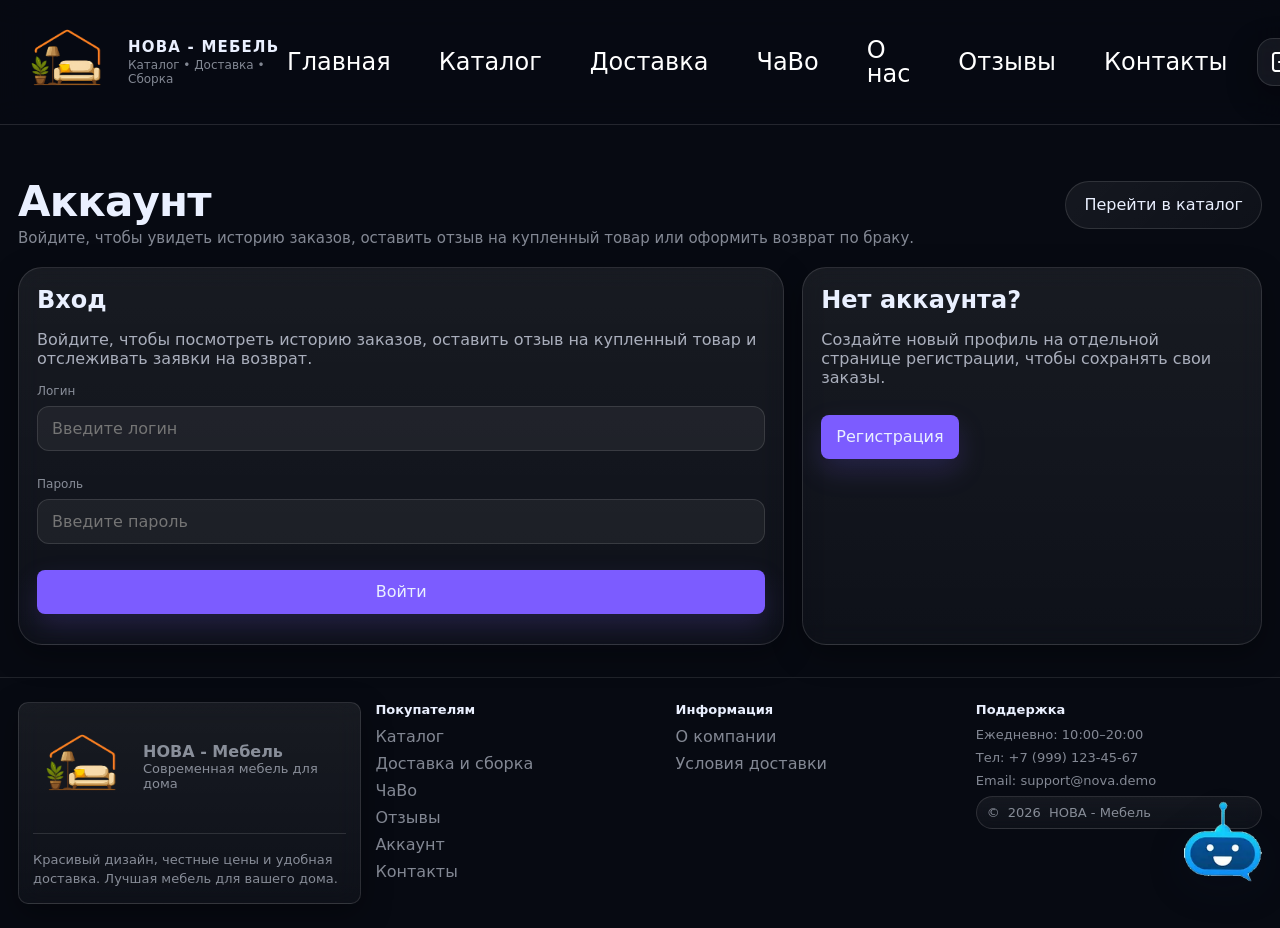
==== commit 970aff97: "Add files via upload" ====
--- a/account.html
+++ b/account.html
@@ -17,7 +17,7 @@
         <div class="account-topline">
           <div>
             <h2 class="account-title">Аккаунт</h2>
-            <p class="account-subtitle">Войдите, чтобы увидеть избранное, историю заказов и быстрый доступ к покупкам.</p>
+            <p class="account-subtitle">Войдите, чтобы увидеть историю заказов, оставить отзыв на купленный товар или оформить возврат по браку.</p>
           </div>
           <a class="btn account-cta" href="catalog.html">Перейти в каталог</a>
         </div>
@@ -27,13 +27,13 @@
             <div class="account-panel-head">
               <div>
                 <h3>Вход</h3>
-                <p class="muted">Сначала открывается страница входа. Если аккаунта ещё нет, ниже доступна отдельная страница регистрации.</p>
+                <p class="muted">Войдите, чтобы посмотреть историю заказов, оставить отзыв на купленный товар и отслеживать заявки на возврат.</p>
               </div>
             </div>
             <form id="loginForm" class="form-grid auth-form" style="margin-top:16px">
               <div class="field full">
-                <label for="loginEmail">Email</label>
-                <input id="loginEmail" type="email" placeholder="mail@example.com" required />
+                <label for="loginEmail">Логин</label>
+                <input id="loginEmail" type="text" placeholder="Введите логин" required />
               </div>
               <div class="field full">
                 <label for="loginPassword">Пароль</label>
@@ -56,19 +56,22 @@
       <div class="account-shell">
         <div class="account-topline">
           <div>
-            <h2 class="account-title">Аккаунт</h2>
-            <p id="accountMeta" class="account-subtitle">Избранное и последний заказ.</p>
+            <h2 class="account-title">Личный кабинет</h2>
+            <p id="accountMeta" class="account-subtitle">История покупок и быстрые действия.</p>
           </div>
-          <a class="btn account-cta" href="catalog.html">Добавить товары →</a>
+          <div class="account-top-actions">
+            <a class="btn account-cta" href="catalog.html">Добавить товары →</a>
+            <button class="btn danger account-logout-top" id="accountLogoutBtn" type="button">Выйти</button>
+          </div>
         </div>
 
         <div class="account-grid">
           <article class="panel account-box account-favorites">
             <div class="account-box-head">
-              <h3>Избранное</h3>
+              <h3>Что доступно</h3>
             </div>
             <div class="account-empty-card">
-              <span id="favoritesText">В избранном пока пусто.</span>
+              <span id="favoritesText">После покупки можно оставить отзыв только на купленный товар или оформить заявку на возврат.</span>
             </div>
           </article>
 
@@ -92,6 +95,7 @@
                 <span>Итого</span>
                 <strong id="lastOrderTotal"></strong>
               </div>
+              <div class="small" style="margin-top:8px">Доставка: <span id="lastOrderDelivery"></span></div>
               <div class="account-order-actions">
                 <a class="btn primary" href="catalog.html">Сделать новый заказ</a>
                 <button class="btn danger" id="logoutBtn" type="button">Выйти</button>
@@ -109,6 +113,69 @@
           </div>
           <div id="ordersList" class="order-list account-history-grid"></div>
         </div>
+
+        <div id="returnsArchiveWrap" class="account-archive-wrap hidden">
+          <div class="account-box-head account-archive-head">
+            <div>
+              <h3>Мои возвраты</h3>
+              <p class="muted">Здесь отображается решение по каждой заявке: новая, в работе, одобрена или отклонена.</p>
+            </div>
+          </div>
+          <div id="returnsList" class="return-status-list"></div>
+        </div>
+      </div>
+    </div>
+
+    <div id="accountAdmin" class="hidden account-dashboard-view">
+      <div class="account-shell admin-dashboard-grid">
+        <div class="account-topline">
+          <div>
+            <h2 class="account-title">Админ-панель</h2>
+            <p id="adminMeta" class="account-subtitle">Управление каталогом и клиентским сервисом.</p>
+          </div>
+          <button class="btn danger" id="adminLogoutBtn" type="button">Выйти</button>
+        </div>
+
+        <div id="adminStats" class="admin-stats"></div>
+
+        <section class="panel">
+          <div class="account-box-head"><h3>Добавить карточку товара</h3></div>
+          <form id="adminProductForm" class="form-grid" style="margin-top:16px">
+            <div class="field"><label>Название</label><input type="text" name="title" placeholder="Например, Диван Aurora Soft" required /></div>
+            <div class="field"><label>Категория</label><input type="text" name="category" placeholder="Диваны" required /></div>
+            <div class="field"><label>Цена</label><input type="number" min="1" name="price" placeholder="69990" required /></div>
+            <div class="field"><label>Старая цена</label><input type="number" min="0" name="oldPrice" placeholder="79990" /></div>
+            <div class="field"><label>Материал</label><input type="text" name="material" placeholder="Велюр" /></div>
+            <div class="field"><label>Цвет</label><input type="text" name="color" placeholder="Бежевый" /></div>
+            <div class="field"><label>Остаток</label><input type="number" min="0" name="stockCount" placeholder="5" /></div>
+            <div class="field"><label>Срок доставки, дней</label><input type="number" min="1" name="deliveryDays" placeholder="4" /></div>
+            <div class="field full"><label>Размер</label><input type="text" name="size" placeholder="220×95×85" /></div>
+            <div class="field full"><label>Изображение (URL или путь)</label><input type="text" name="image" placeholder="assets/img/products/new-sofa.jpg" /></div>
+            <div class="field full"><label>Теги через запятую</label><input type="text" name="tags" placeholder="Новинка, Хит, Велюр" /></div>
+            <div class="field full"><label>Описание</label><textarea name="description" rows="4" placeholder="Краткое описание товара"></textarea></div>
+            <div class="field full"><button class="btn primary" type="submit">Добавить товар</button></div>
+          </form>
+        </section>
+
+        <section class="panel">
+          <div class="account-box-head"><h3>Управление остатками</h3></div>
+          <div id="adminInventory" class="admin-card-list" style="margin-top:16px"></div>
+        </section>
+
+        <section class="panel">
+          <div class="account-box-head"><h3>Модерация отзывов</h3></div>
+          <div id="adminReviewsQueue" class="admin-queue-list" style="margin-top:16px"></div>
+        </section>
+
+        <section class="panel">
+          <div class="account-box-head"><h3>Заявки на возврат</h3></div>
+          <div id="adminReturnsQueue" class="admin-queue-list" style="margin-top:16px"></div>
+        </section>
+
+        <section class="panel">
+          <div class="account-box-head"><h3>Последние заказы</h3></div>
+          <div id="adminOrdersList" class="admin-orders-list" style="margin-top:16px"></div>
+        </section>
       </div>
     </div>
   </section>
--- a/css-style.css
+++ b/css-style.css
@@ -1060,11 +1060,23 @@
   color:var(--muted2);
   font-size:15px;
 }
+.account-top-actions{
+  display:flex;
+  align-items:center;
+  justify-content:flex-end;
+  gap:10px;
+  flex-wrap:wrap;
+}
 .account-cta{
   min-width:190px;
   border-radius:999px;
   padding:14px 18px;
   background:linear-gradient(135deg, rgba(255,255,255,.06), rgba(255,255,255,.03));
+}
+.account-logout-top{
+  min-width:112px;
+  border-radius:999px;
+  padding:14px 18px;
 }
 .account-grid{
   display:grid;
@@ -1192,6 +1204,7 @@
   .account-login-layout,
   .account-history-grid{grid-template-columns:1fr}
   .account-topline{flex-direction:column; align-items:flex-start}
+  .account-top-actions{width:100%; justify-content:flex-start}
   .account-title{font-size:34px}
   .account-order-id{font-size:24px}
   .account-order-total strong{font-size:24px}
@@ -1287,10 +1300,265 @@
   .pay-actions .btn{width:100%}
   .account-title{font-size:30px}
   .account-cta{width:100%; min-width:0; text-align:center; justify-content:center}
+  .account-logout-top{width:100%; justify-content:center}
   .account-box{min-height:unset; border-radius:20px}
   .account-order-top, .account-order-total{flex-direction:column; align-items:flex-start}
   .account-order-actions .btn{width:100%}
   .footer{padding:20px 0 26px}
+}
+
+.chatbot-root{
+  position:fixed;
+  right:18px;
+  bottom:18px;
+  z-index:80;
+  display:grid;
+  justify-items:end;
+  gap:12px;
+}
+.chatbot-toggle{
+  display:inline-flex;
+  align-items:center;
+  justify-content:center;
+  padding:0;
+  border:none;
+  background:transparent;
+  box-shadow:none;
+  cursor:pointer;
+}
+.chatbot-toggle:hover{
+  transform:translateY(-2px) scale(1.02);
+}
+.chatbot-toggle img{
+  width:78px;
+  height:auto;
+  display:block;
+  filter:drop-shadow(0 10px 18px rgba(10,18,35,.22));
+}
+.chatbot-widget{
+  width:min(410px, calc(100vw - 24px));
+  border-radius:28px;
+  border:1px solid rgba(255,255,255,.10);
+  background:linear-gradient(180deg, rgba(9,17,30,.98), rgba(14,23,38,.96));
+  backdrop-filter:blur(18px);
+  box-shadow:0 28px 54px rgba(2,8,20,.38);
+  overflow:hidden;
+}
+.chatbot-head{
+  display:flex;
+  align-items:flex-start;
+  justify-content:space-between;
+  gap:14px;
+  padding:16px 16px 12px;
+  border-bottom:1px solid rgba(255,255,255,.08);
+}
+.chatbot-head-main{
+  display:flex;
+  align-items:center;
+  gap:12px;
+}
+.chatbot-head-icon{
+  width:44px;
+  height:44px;
+  display:grid;
+  place-items:center;
+  background:transparent;
+  border:none;
+  box-shadow:none;
+  flex:0 0 auto;
+}
+.chatbot-head-icon img{
+  width:44px;
+  height:auto;
+  object-fit:contain;
+  display:block;
+}
+.chatbot-head h3{
+  margin:0;
+  font-size:18px;
+}
+.chatbot-head p{
+  margin:6px 0 0;
+  color:var(--muted2);
+  font-size:13px;
+  max-width:250px;
+}
+.chatbot-close{
+  width:40px;
+  height:40px;
+  border-radius:14px;
+  border:1px solid rgba(255,255,255,.08);
+  background:rgba(255,255,255,.05);
+  color:var(--text);
+  cursor:pointer;
+}
+.chatbot-messages{
+  display:grid;
+  gap:12px;
+  max-height:380px;
+  overflow:auto;
+  padding:14px 16px;
+}
+.chatbot-message{
+  display:flex;
+  align-items:flex-end;
+  gap:10px;
+}
+.chatbot-message.is-user{
+  justify-content:flex-end;
+}
+.chatbot-avatar{
+  width:28px;
+  height:28px;
+  display:grid;
+  place-items:center;
+  background:transparent;
+  border:none;
+  box-shadow:none;
+  flex:0 0 auto;
+}
+.chatbot-avatar img{
+  width:28px;
+  height:auto;
+  object-fit:contain;
+  display:block;
+}
+.chatbot-bubble-wrap{
+  max-width:86%;
+}
+.chatbot-bubble{
+  padding:13px 15px;
+  border-radius:19px 19px 19px 8px;
+  line-height:1.55;
+  font-size:14px;
+  border:1px solid rgba(255,255,255,.08);
+  background:rgba(255,255,255,.06);
+}
+.chatbot-message.is-user .chatbot-bubble{
+  border-radius:19px 19px 8px 19px;
+  background:linear-gradient(135deg, rgba(64,174,255,.22), rgba(58,233,202,.12));
+  border-color:rgba(95,172,255,.28);
+}
+.chatbot-suggestions{
+  display:flex;
+  flex-wrap:wrap;
+  gap:8px;
+  padding:0 16px 12px;
+}
+.chatbot-chip{
+  border:1px solid rgba(255,255,255,.10);
+  background:rgba(255,255,255,.04);
+  color:var(--text);
+  border-radius:999px;
+  padding:9px 12px;
+  font-size:12px;
+  cursor:pointer;
+  transition:transform .18s ease, border-color .18s ease;
+}
+.chatbot-chip:hover{
+  transform:translateY(-1px);
+  border-color:rgba(95,172,255,.28);
+}
+.chatbot-form{
+  display:grid;
+  grid-template-columns:1fr auto;
+  gap:10px;
+  padding:0 16px 16px;
+}
+.chatbot-input-wrap{
+  display:flex;
+  align-items:center;
+  gap:10px;
+  min-height:54px;
+  padding:0 14px;
+  border-radius:18px;
+  border:1px solid rgba(255,255,255,.10);
+  background:linear-gradient(180deg, rgba(255,255,255,.08), rgba(255,255,255,.04));
+  box-shadow:inset 0 1px 0 rgba(255,255,255,.05);
+}
+.chatbot-input-icon{
+  color:#7ed5ff;
+  font-size:18px;
+  line-height:1;
+  flex:0 0 auto;
+}
+.chatbot-form input{
+  min-height:48px;
+  flex:1 1 auto;
+  border:none;
+  outline:none;
+  background:transparent;
+  color:var(--text);
+  font-size:14px;
+}
+.chatbot-form input::placeholder{
+  color:rgba(220,231,250,.56);
+}
+.chatbot-send{
+  width:54px;
+  min-width:54px;
+  height:54px;
+  border:none;
+  border-radius:18px;
+  background:linear-gradient(135deg, #2eb6ff, #1666ff);
+  color:#fff;
+  font-size:18px;
+  font-weight:800;
+  cursor:pointer;
+  box-shadow:0 16px 28px rgba(19,90,225,.28);
+}
+:root[data-theme='light'] .return-reason-field select.return-select,
+:root[data-theme='light'] .return-reason-field select.return-select option{
+  background:#ffffff;
+  color:#182033;
+}
+:root[data-theme='light'] .status-pill{
+  border-color:rgba(24,32,51,.10);
+  background:#f6f8fc;
+}
+:root[data-theme='light'] .chatbot-widget{
+  background:rgba(255,255,255,.98);
+  border-color:rgba(24,32,51,.10);
+}
+:root[data-theme='light'] .chatbot-close,
+:root[data-theme='light'] .chatbot-bubble,
+:root[data-theme='light'] .chatbot-chip,
+:root[data-theme='light'] .chatbot-input-wrap{
+  background:#f6f8fc;
+  border-color:rgba(24,32,51,.10);
+  color:#182033;
+}
+:root[data-theme='light'] .chatbot-form input{
+  color:#182033;
+}
+:root[data-theme='light'] .chatbot-form input::placeholder{
+  color:#7a869d;
+}
+@media (max-width: 640px){
+  .chatbot-root{
+    right:12px;
+    bottom:12px;
+    left:12px;
+    justify-items:stretch;
+  }
+  .chatbot-widget{
+    width:100%;
+  }
+  .chatbot-toggle{
+    justify-content:flex-end;
+  }
+  .chatbot-toggle img{
+    width:72px;
+  }
+  .chatbot-head{
+    padding:14px 14px 10px;
+  }
+  .chatbot-head p{
+    max-width:none;
+  }
+  .chatbot-form{
+    grid-template-columns:1fr auto;
+  }
 }
 
 @media (max-width: 640px){
@@ -1520,3 +1788,188 @@
   background:rgba(255,209,102,.22);
   border-color:rgba(214,159,0,.3);
 }
+
+
+/* ===== Админка, отзывы, возвраты ===== */
+.admin-login-note,
+.account-note,
+.review-helper,
+.return-helper{
+  margin-top:12px;
+  padding:14px 16px;
+  border-radius:16px;
+  border:1px solid rgba(255,255,255,.12);
+  background:rgba(255,255,255,.04);
+}
+.admin-credentials{
+  display:grid;
+  gap:6px;
+  margin-top:10px;
+  font-size:14px;
+}
+.admin-dashboard-grid,
+.admin-sections,
+.admin-stats{
+  display:grid;
+  gap:14px;
+}
+.admin-stats{
+  grid-template-columns:repeat(4, minmax(0, 1fr));
+}
+.admin-stat{
+  padding:16px;
+  border-radius:18px;
+  border:1px solid rgba(255,255,255,.12);
+  background:rgba(255,255,255,.04);
+  display:grid;
+  gap:6px;
+}
+.admin-stat b{
+  font-size:28px;
+  line-height:1;
+}
+.admin-card{
+  display:grid;
+  gap:10px;
+}
+.admin-card-list,
+.admin-queue-list,
+.admin-orders-list,
+.product-reviews-grid{
+  display:grid;
+  gap:12px;
+}
+.admin-stock-controls{
+  display:grid;
+  gap:10px;
+}
+.admin-stock-form{
+  display:grid;
+  grid-template-columns:minmax(90px, 120px) repeat(2, auto);
+  gap:8px;
+  align-items:center;
+}
+.account-order-line-extended,
+.order-item-extended{
+  display:grid;
+  gap:8px;
+  padding:10px 0;
+}
+.account-line-actions{
+  display:flex;
+  gap:8px;
+  flex-wrap:wrap;
+  margin-top:6px;
+}
+.review-toolbar,
+.return-toolbar{
+  display:grid;
+  gap:10px;
+  margin-bottom:14px;
+}
+.reviews-empty,
+.queue-empty{
+  padding:18px;
+  border-radius:18px;
+  border:1px dashed rgba(255,255,255,.18);
+  background:rgba(255,255,255,.02);
+}
+.product-review-actions{
+  display:flex;
+  gap:10px;
+  flex-wrap:wrap;
+}
+@media (max-width: 980px){
+  .admin-stats{ grid-template-columns:repeat(2, minmax(0, 1fr)); }
+}
+@media (max-width: 720px){
+  .admin-stats{ grid-template-columns:1fr; }
+  .admin-stock-form{ grid-template-columns:1fr; }
+}
+
+
+
+.return-reason-field select.return-select{
+  color:var(--text);
+  background:#10182b;
+  font-weight:600;
+  -webkit-appearance:none;
+  appearance:none;
+  background-image:linear-gradient(45deg, transparent 50%, currentColor 50%), linear-gradient(135deg, currentColor 50%, transparent 50%);
+  background-position:calc(100% - 18px) calc(50% - 3px), calc(100% - 12px) calc(50% - 3px);
+  background-size:6px 6px, 6px 6px;
+  background-repeat:no-repeat;
+  padding-right:34px;
+}
+.return-reason-field select.return-select:focus{
+  border-color:rgba(124,92,255,.38);
+  box-shadow:0 0 0 3px rgba(124,92,255,.14);
+}
+.return-status-list{
+  display:grid;
+  gap:12px;
+}
+.return-status-card{
+  display:grid;
+  gap:8px;
+}
+.status-pill{
+  display:inline-flex;
+  align-items:center;
+  justify-content:center;
+  min-height:34px;
+  padding:8px 12px;
+  border-radius:999px;
+  font-size:12px;
+  font-weight:800;
+  line-height:1.2;
+  border:1px solid rgba(255,255,255,.12);
+  background:rgba(255,255,255,.05);
+}
+.status-pill.is-new{
+  color:#9fd4ff;
+  background:rgba(61,146,255,.12);
+  border-color:rgba(61,146,255,.28);
+}
+.status-pill.is-progress{
+  color:#ffd57a;
+  background:rgba(255,184,77,.14);
+  border-color:rgba(255,184,77,.28);
+}
+.status-pill.is-approved{
+  color:#8ff0c2;
+  background:rgba(46,204,113,.14);
+  border-color:rgba(46,204,113,.28);
+}
+.status-pill.is-rejected{
+  color:#ffb0b0;
+  background:rgba(255,99,132,.14);
+  border-color:rgba(255,99,132,.28);
+}
+
+@media (max-width: 640px){
+  .chatbot-root{
+    right:12px;
+    bottom:12px;
+    left:12px;
+    justify-items:stretch;
+  }
+  .chatbot-widget{
+    width:100%;
+  }
+  .chatbot-toggle{
+    justify-content:flex-end;
+  }
+  .chatbot-toggle img{
+    width:70px;
+  }
+  .chatbot-head{
+    padding:14px 14px 10px;
+  }
+  .chatbot-head p{
+    max-width:none;
+  }
+  .chatbot-form{
+    grid-template-columns:1fr auto;
+  }
+}
